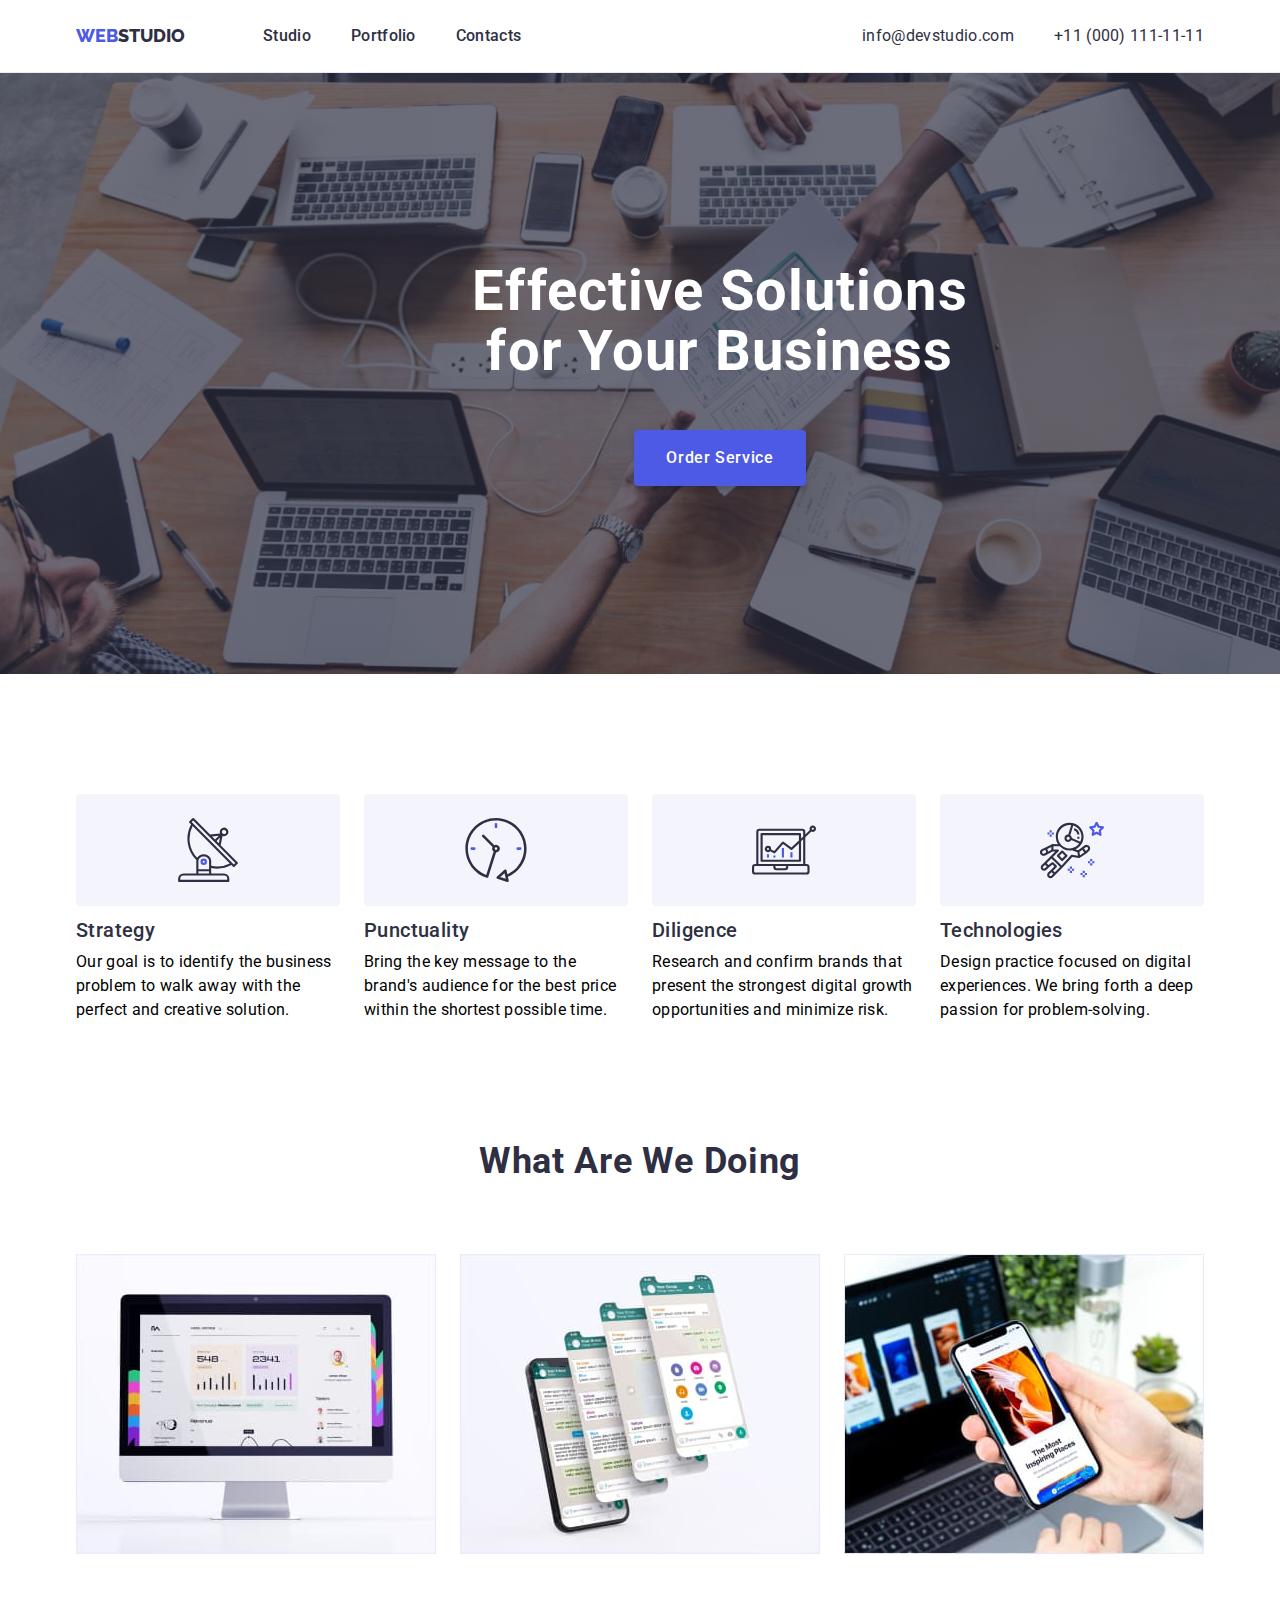
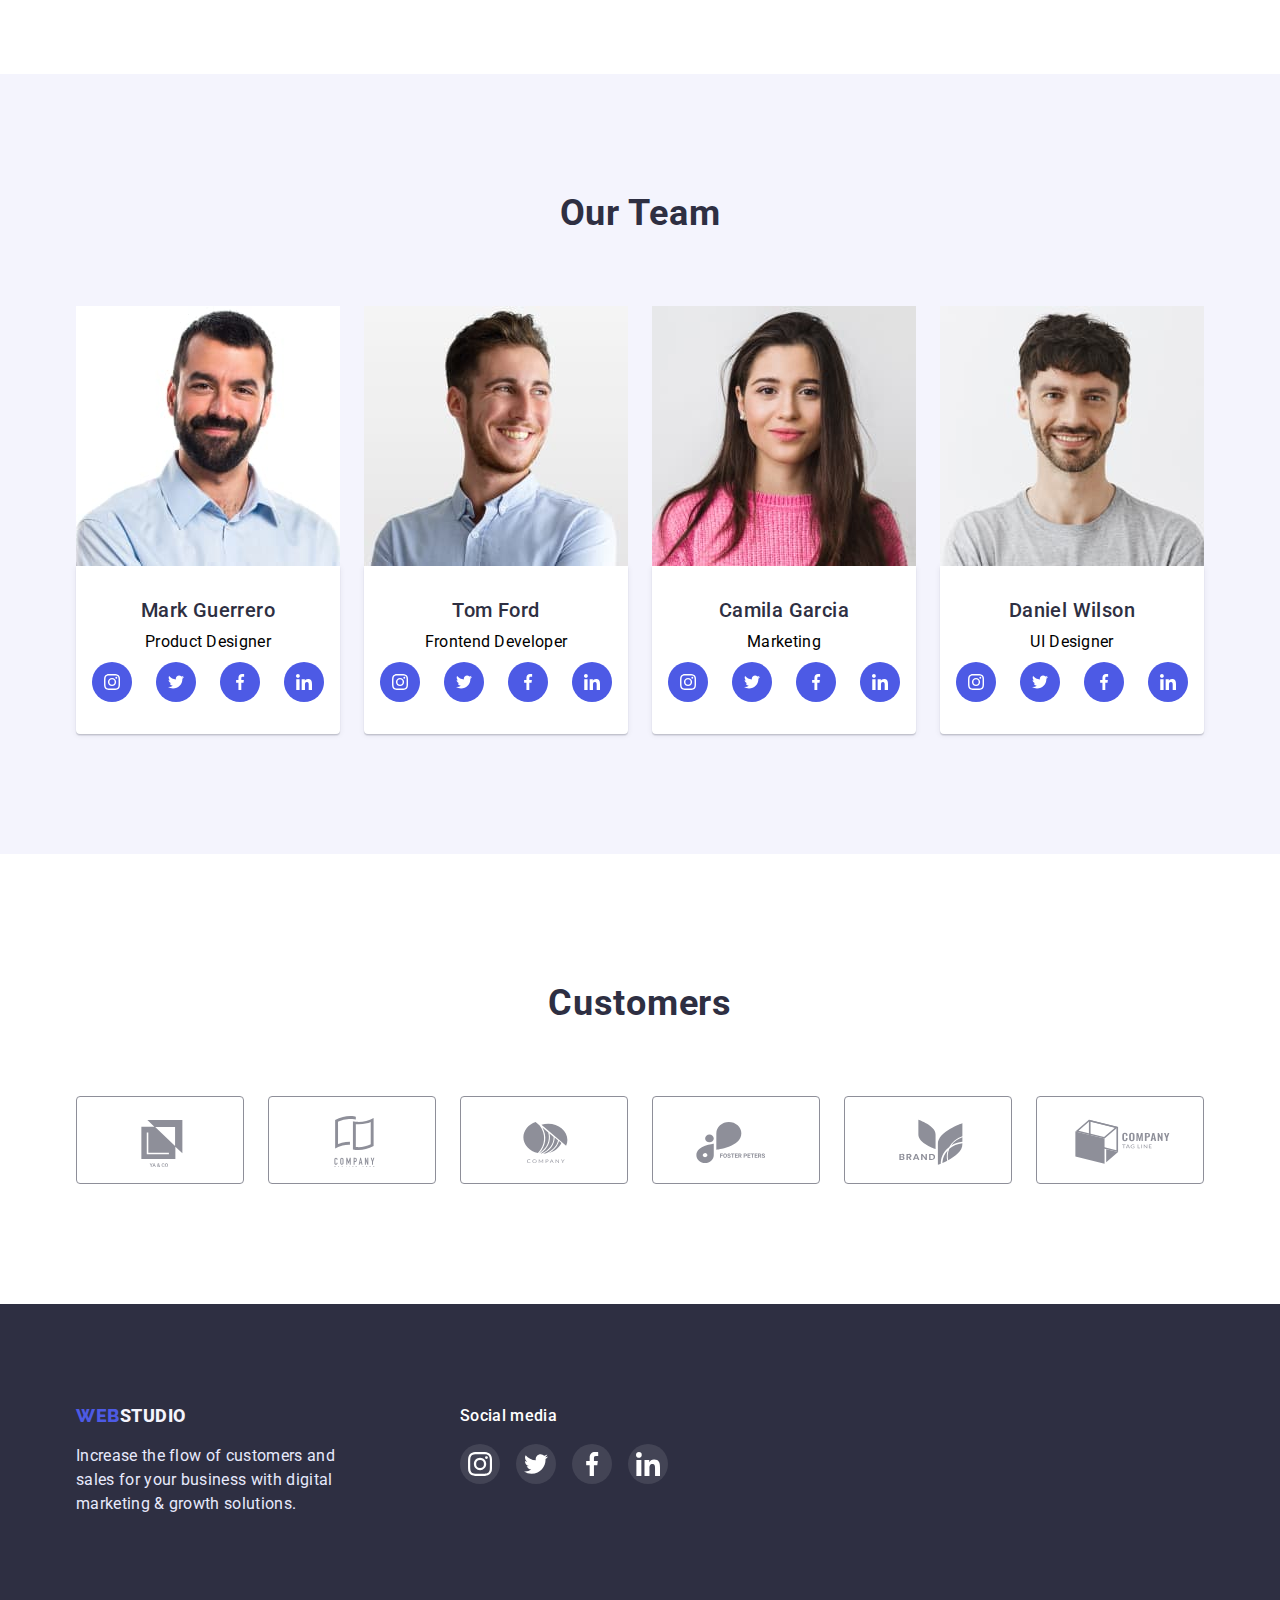
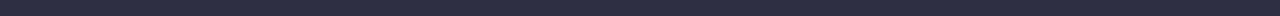
==== index.html @ de121ea5 "створення репозиторію 5" ====
<!DOCTYPE html>
<html lang="en">
  <head>
    <meta charset="UTF-8" />
    <meta http-equiv="X-UA-Compatible" content="IE=edge" />
    <meta name="viewport" content="width=device-width, initial-scale=1.0" />
    <title>goit-markup-hw-05</title>

    <link rel="preconnect" href="https://fonts.googleapis.com" />
    <link rel="preconnect" href="https://fonts.gstatic.com" crossorigin />
    <link
      rel="stylesheet"
      href="https://cdn.jsdelivr.net/npm/modern-normalize@1.1.0/modern-normalize.min.css"
    />
    <link
      href="https://fonts.googleapis.com/css2?family=Raleway:wght@800&family=Roboto:wght@400;500;700;900&display=swap"
      rel="stylesheet"
    />
    <link rel="stylesheet" href="./css/styles.css" />
  </head>
  <body class="body">
    <!-- profile header -->
    <header class="header">
      <div class="container container-header">
        <nav class="header-nav">
          <a href="./index.html" class="logo link"
            ><span class="logo-web">WEB</span>STUDIO</a
          >
          <ul class="site-nav list">
            <li class="site-list">
              <a class="nav-link link" href="#">Studio </a>
            </li>
            <li class="site-list">
              <a class="nav-link link" href="./portfolio.html">Portfolio</a>
            </li>
            <li class="site-list">
              <a class="nav-link link" href="#">Contacts</a>
            </li>
          </ul>
        </nav>
        <address class="styles-adress">
          <ul class="site-contacts list">
            <li class="site-adres">
              <a class="site-contact link" href="mailto:info@devstudio.com"
                >info@devstudio.com</a
              >
            </li>
            <li class="site-adres">
              <a class="site-contact link" href="tel:+110001111111"
                >+11 (000) 111-11-11</a
              >
            </li>
          </ul>
        </address>
      </div>
    </header>
    <!-- section hero  -->
    <main>
      <section class="hero">
        <div class="container">
          <h1 class="hero-title">Effective Solutions for Your Business</h1>
          <button class="hero-btn" type="button">Order Service</button>
        </div>
      </section>
      <!-- main content-section 1 -->
      <section class="section">
        <div class="container">
          <h2 class="section-caption" hidden>features of the company</h2>
          <ul class="sections-list list">
            <li class="section-items">
              <svg class="sections-icon-list" width="64">
                <use href="./images/symbol-defs.svg#icon-antenna"></use>
              </svg>
              <h3 class="section-title">Strategy</h3>
              <p class="section-text">
                Our goal is to identify the business problem to walk away with
                the perfect and creative solution.
              </p>
            </li>
            <li class="section-items">
              <svg class="sections-icon-list" width="64">
                <use href="./images/symbol-defs.svg#icon-clock"></use>
              </svg>
              <h3 class="section-title">Punctuality</h3>
              <p class="section-text">
                Bring the key message to the brand's audience for the best price
                within the shortest possible time.
              </p>
            </li>
            <li class="section-items">
              <svg class="sections-icon-list" width="64">
                <use href="./images/symbol-defs.svg#icon-diagram"></use>
              </svg>
              <h3 class="section-title">Diligence</h3>
              <p class="section-text">
                Research and confirm brands that present the strongest digital
                growth opportunities and minimize risk.
              </p>
            </li>
            <li class="section-items">
              <svg class="sections-icon-list" width="64">
                <use href="./images/symbol-defs.svg#icon-astronaut"></use>
              </svg>
              <h3 class="section-title">Technologies</h3>
              <p class="section-text">
                Design practice focused on digital experiences. We bring forth a
                deep passion for problem-solving.
              </p>
            </li>
          </ul>
        </div>
      </section>
      <!-- section-2 -->
      <section class="section-meta">
        <div class="container">
          <h2 class="meta-caption">What are we doing</h2>
          <ul class="meta-item list">
            <li class="meta-pic">
              <img src="./images/img-1.jpg" alt="monitor" width="360" />
            </li>
            <li class="meta-pic">
              <img src="./images/img-2.jpg" alt="phone" width="360" />
            </li>
            <li class="meta-pic">
              <img
                src="./images/img-3.jpg"
                alt="telephone and computer"
                width="360"
              />
            </li>
          </ul>
        </div>
      </section>
      <!-- section-3 -->
      <section class="section-team">
        <div class="container">
          <h2 class="team-caption">Our Team</h2>
          <ul class="team-item list">
            <li class="team-pic">
              <img src="./images/img.jpg" alt="a male person" width="264" />
              <div class="border-team">
                <h3 class="team-title">Mark Guerrero</h3>
                <p class="team-text">Product Designer</p>
                <ul class="socila-list list">
                  <li class="social-list-icon">
                    <a href="" class="social-list-link">
                      <svg class="social-list-icon" width="16" height="16">
                        <use
                          href="./images/symbol-defs.svg#icon-instagram"
                        ></use>
                      </svg>
                    </a>
                  </li>
                  <li class="social-list-icon">
                    <a href="" class="social-list-link">
                      <svg class="social-list-icon" width="16" height="16">
                        <use href="./images/symbol-defs.svg#icon-twitter"></use>
                      </svg>
                    </a>
                  </li>
                  <li class="social-list-icon">
                    <a href="" class="social-list-link">
                      <svg class="social-list-icon" width="16" height="16">
                        <use
                          href="./images/symbol-defs.svg#icon-facebook"
                        ></use>
                      </svg>
                    </a>
                  </li>
                  <li class="social-list-icon">
                    <a href="" class="social-list-link">
                      <svg class="social-list-icon" width="16" height="16">
                        <use
                          href="./images/symbol-defs.svg#icon-linkedin"
                        ></use>
                      </svg>
                    </a>
                  </li>
                </ul>
              </div>
            </li>
            <li class="team-pic">
              <img src="./images/img(1).jpg" alt="a male person" width="264" />
              <div class="border-team">
                <h3 class="team-title">Tom Ford</h3>
                <p class="team-text">Frontend Developer</p>
                <ul class="socila-list list">
                  <li class="social-list-icon">
                    <a href="" class="social-list-link">
                      <svg class="social-list-icon" width="16" height="16">
                        <use
                          href="./images/symbol-defs.svg#icon-instagram"
                        ></use>
                      </svg>
                    </a>
                  </li>
                  <li class="social-list-icon">
                    <a href="" class="social-list-link">
                      <svg class="social-list-icon" width="16" height="16">
                        <use href="./images/symbol-defs.svg#icon-twitter"></use>
                      </svg>
                    </a>
                  </li>
                  <li class="social-list-icon">
                    <a href="" class="social-list-link">
                      <svg class="social-list-icon" width="16" height="16">
                        <use
                          href="./images/symbol-defs.svg#icon-facebook"
                        ></use>
                      </svg>
                    </a>
                  </li>
                  <li class="social-list-icon">
                    <a href="" class="social-list-link">
                      <svg class="social-list-icon" width="16" height="16">
                        <use
                          href="./images/symbol-defs.svg#icon-linkedin"
                        ></use>
                      </svg>
                    </a>
                  </li>
                </ul>
              </div>
            </li>
            <li>
              <img
                src="./images/img(2).jpg"
                alt="a female person"
                width="264"
              />
              <div class="border-team">
                <h3 class="team-title">Camila Garcia</h3>
                <p class="team-text">Marketing</p>
                <ul class="socila-list list">
                  <li class="social-list-icon">
                    <a href="" class="social-list-link">
                      <svg class="social-list-icon" width="16" height="16">
                        <use
                          href="./images/symbol-defs.svg#icon-instagram"
                        ></use>
                      </svg>
                    </a>
                  </li>
                  <li class="social-list-icon">
                    <a href="" class="social-list-link">
                      <svg class="social-list-icon" width="16" height="16">
                        <use href="./images/symbol-defs.svg#icon-twitter"></use>
                      </svg>
                    </a>
                  </li>
                  <li class="social-list-icon">
                    <a href="" class="social-list-link">
                      <svg class="social-list-icon" width="16" height="16">
                        <use
                          href="./images/symbol-defs.svg#icon-facebook"
                        ></use>
                      </svg>
                    </a>
                  </li>
                  <li class="social-list-icon">
                    <a href="" class="social-list-link">
                      <svg class="social-list-icon" width="16" height="16">
                        <use
                          href="./images/symbol-defs.svg#icon-linkedin"
                        ></use>
                      </svg>
                    </a>
                  </li>
                </ul>
              </div>
            </li>
            <li class="team-pic">
              <img src="./images/img(3).jpg" alt="a male person" width="264" />
              <div class="border-team">
                <h3 class="team-title">Daniel Wilson</h3>
                <p class="team-text">UI Designer</p>
                <ul class="socila-list list">
                  <li class="social-list-icon">
                    <a href="" class="social-list-link">
                      <svg class="social-list-icon" width="16" height="16">
                        <use
                          href="./images/symbol-defs.svg#icon-instagram"
                        ></use>
                      </svg>
                    </a>
                  </li>
                  <li class="social-list-icon">
                    <a href="" class="social-list-link">
                      <svg class="social-list-icon" width="16" height="16">
                        <use href="./images/symbol-defs.svg#icon-twitter"></use>
                      </svg>
                    </a>
                  </li>
                  <li class="social-list-icon">
                    <a href="" class="social-list-link">
                      <svg class="social-list-icon" width="16" height="16">
                        <use
                          href="./images/symbol-defs.svg#icon-facebook"
                        ></use>
                      </svg>
                    </a>
                  </li>
                  <li class="social-list-icon">
                    <a href="" class="social-list-link">
                      <svg class="social-list-icon" width="16" height="16">
                        <use
                          href="./images/symbol-defs.svg#icon-linkedin"
                        ></use>
                      </svg>
                    </a>
                  </li>
                </ul>
              </div>
            </li>
          </ul>
        </div>
      </section>
      <!-- section-4 -->
      <section class="customers">
        <div class="container">
          <h2 class="customers-title">Customers</h2>
          <ul class="customers-list list">
            <li class="customers-list-icon">
              <a href="" class="customers-link">
                <svg class="customers-icon">
                  <use
                    href="./images/symbol-defs.svg#icon-Logo"
                    width="104"
                    height="56"
                  ></use>
                </svg>
              </a>
            </li>
            <li class="customers-list-icon">
              <a href="" class="customers-link">
                <svg class="customers-icon">
                  <use
                    href="./images/symbol-defs.svg#icon-Logo-company"
                    width="104"
                    height="56"
                  ></use>
                </svg>
              </a>
            </li>
            <li class="customers-list-icon">
              <a href="" class="customers-link">
                <svg class="customers-icon">
                  <use
                    href="./images/symbol-defs.svg#icon-Logo-company-two"
                    width="104"
                    height="56"
                  ></use>
                </svg>
              </a>
            </li>
            <li class="customers-list-icon">
              <a href="" class="customers-link">
                <svg class="customers-icon">
                  <use
                    href="./images/symbol-defs.svg#icon-Logo-foster"
                    width="104"
                    height="56"
                  ></use>
                </svg>
              </a>
            </li>
            <li class="customers-list-icon">
              <a href="" class="customers-link">
                <svg class="customers-icon">
                  <use
                    href="./images/symbol-defs.svg#icon-Logo-brand"
                    width="104"
                    height="56"
                  ></use>
                </svg>
              </a>
            </li>
            <li class="customers-list-icon">
              <a href="" class="customers-link">
                <svg class="customers-icon">
                  <use
                    href="./images/symbol-defs.svg#icon-Logo-tag-line"
                    width="104"
                    height="56"
                  ></use>
                </svg>
              </a>
            </li>
          </ul>
        </div>
      </section>
      <!-- /section-4 -->
    </main>
    <!-- footer section -->
    <footer class="footer">
      <div class="container footer-positions">
        <div class="footer-blok">
          <a href="./index.html" class="logofoter link">
            <span class="logo-web">WEB</span>STUDIO</a
          >
          <p class="footer-text">
            Increase the flow of customers and sales for your business with
            digital marketing & growth solutions.
          </p>
        </div>
        <div class="footer-social">
          <h3 class="footer-social-title">Social media</h3>
          <ul class="footer-social-list list">
            <li class="footer-social-list-icon">
              <a href="#" class="footer-social-list-link">
                <svg class="footer-social-list-icon" width="24" height="24">
                  <use href="./images/symbol-defs.svg#icon-instagram"></use>
                </svg>
              </a>
            </li>
            <li class="footer-social-list-icon">
              <a href="#" class="footer-social-list-link">
                <svg class="footer-social-list-icon" width="24" height="24">
                  <use href="./images/symbol-defs.svg#icon-twitter"></use>
                </svg>
              </a>
            </li>
            <li class="footer-social-list-icon">
              <a href="#" class="footer-social-list-link">
                <svg class="footer-social-list-icon" width="24" height="24">
                  <use href="./images/symbol-defs.svg#icon-facebook"></use>
                </svg>
              </a>
            </li>
            <li class="footer-social-list-icon">
              <a href="#" class="footer-social-list-link">
                <svg class="footer-social-list-icon" width="24" height="24">
                  <use href="./images/symbol-defs.svg#icon-linkedin"></use>
                </svg>
              </a>
            </li>
          </ul>
        </div>
      </div>
    </footer>
  </body>
</html>
---- css/styles.css ----
:root {
  --primery-text-color: #434455;
  --title-text-color: #2e2f42;
  --accent-color: #4d5ae5;
  --hero-text-color: #ffffff;
  --background-fone: #f4f4fd;
  --text-dark-background: #e7e9fc;
  --portfolio-btn-color: #404bbf;
  --studio-btn-hover: #404bbf;
}
/* ----------------styles-reset */
h1,
h2,
h3,
h4,
h5,
h6 {
  margin: 0;
  padding: 0;
}
ul,
ol {
  margin: 0;
  padding: 0;
}
img {
  display: block;
  max-width: 100%;
  height: auto;
}
.list {
  list-style: none;
}
.link {
  text-decoration: none;
}
/* ----------------/styles-reset */

/* 1 level of text--  #434455; */
/* 2 level of text--  #2E2F42;  */
/* color for white text-- #FFFFFF; */
/* accent color-- #4D5AE5 */
/* background level-1: #FFFFFF; */
/* background level-2: #F4F4FD; */

body {
  font-family: "Roboto", sans-serif;

  background-color: #ffffff;
}
.container {
  width: 1158px;
  margin-left: auto;
  margin-right: auto;
  padding-left: 15px;
  padding-right: 15px;
}
/* ----------------(header)style logo  */
.header {
  padding-top: 24px;
  padding-bottom: 24px;
  border-bottom: 1px solid #e7e9fc;
}
.container-header {
  display: flex;
  align-items: center;
}
.header-nav {
  display: flex;
  align-items: center;
}

.logo {
  color: var(--title-text-color);
  font-family: "Raleway";

  font-weight: 800;
  font-size: 18px;
  line-height: 1.33;
  margin-right: 78px;
}
.logo-web {
  color: var(--accent-color);
  font-family: "Raleway";

  font-weight: 800;
  font-size: 18px;
  line-height: 1.33;
}
/*----------------  /style logo */
/*----------------  nav-style */
.nav-link:hover,
.nav-link:focus {
  color: var(--accent-color);
}
.nav-link {
  color: var(--title-text-color);

  font-weight: 500;
  font-size: 16px;
  line-height: 1.5;
  letter-spacing: 0.02em;
}
.site-contact:hover,
.site-contact:focus {
  color: var(--accent-color);
}
.site-contact {
  color: var(--title-text-color);

  font-weight: 400;
  font-size: 16px;
  line-height: 1.5;
  letter-spacing: 0.02em;
  font-style: normal;
}
.site-adres {
  margin-left: 40px;
}
.site-contacts {
  display: flex;
  align-items: center;
}
.styles-adress {
  margin-left: auto;
}
.site-nav {
  display: flex;
  align-items: center;
}
.site-list:not(:last-child) {
  margin-right: 40px;
}
/*---------------- /nav-style */

/* ---------------- hero section */
.hero {
  background-color: var(--title-text-color);
  padding-top: 188px;
  padding-bottom: 188px;

  background-image: linear-gradient(
      rgba(46, 47, 66, 0.7),
      rgba(46, 47, 66, 0.7)
    ),
    url(../images/people-office-bg.jpg);
  background-size: cover;
  width: 1440px;
  margin-right: auto;
  margin-left: auto;
}
.visually-hidden {
  position: absolute;
  height: 1px;
  margin: -1px;
  border: 0;
  padding: 0;
  white-space: nowrap;
  clip-path: inset(100%);
  clip: rect(0 0 0 0);
  overflow: hidden;
  width: 1px;
}
.hero-title {
  width: 496px;

  margin-right: auto;
  margin-left: auto;

  color: var(--hero-text-color);

  font-weight: 700;
  font-size: 56px;
  line-height: 1.08;
  text-align: center;
  letter-spacing: 0.02em;
  margin-bottom: 48px;
}
.hero-btn:hover,
.hero-btn:focus {
  background-color: var(--studio-btn-hover);
  color: var(--hero-text-color);
}
.hero-btn {
  background-color: var(--accent-color);
  color: var(--hero-text-color);
  box-shadow: 0px 4px 4px rgba(0, 0, 0, 0.15);

  margin-left: auto;
  margin-right: auto;
  flex-direction: row;
  align-items: flex-start;
  padding: 16px 32px;

  border-radius: 4px;

  font-weight: 500;
  font-size: 16px;
  line-height: 1.5;
  display: block;
  align-items: center;
  letter-spacing: 0.04em;
  cursor: pointer;
  border: none;
}
/* ---------------- /hero section */
/* ---------------- section style */
.section {
}
.section-caption {
}
.sections-list {
  display: flex;

  gap: 24px;

  padding-top: 120px;
  padding-bottom: 120px;
  margin: 0;
}

.section-items {
  width: calc((100% - 72px) / 4);
}
.section-title {
  color: var(--title-text-color);
  font-weight: 500;
  font-size: 20px;
  line-height: 1.2;
  letter-spacing: 0.02em;
  margin-bottom: 8px;
  margin-top: 8px;
}
.section-text {
  font-size: 16px;
  line-height: 1.5;
  letter-spacing: 0.02em;
  min-width: 264px;
  margin: 0;
}
.sections-icon-list {
  width: 264px;
  height: 112px;
  border-radius: 4px;
  background-color: var(--background-fone);
  padding: 24px 100px;
}
.sections-icon {
  padding: 24px 100px;
}

/*----------------  /section style */
/* ---------------- section-2 style */
.section-meta {
}
.meta-caption {
  color: var(--title-text-color);
  font-weight: 700;
  font-size: 36px;
  line-height: 1.11;
  text-align: center;
  letter-spacing: 0.02em;
  text-transform: capitalize;
  margin-bottom: 72px;
}
.meta-item {
  display: flex;
  flex-wrap: wrap;
  gap: 24px;
  padding-bottom: 120px;
}
.list {
}
.meta-pic {
  flex-basis: calc((100% - 48px) / 3);
}
/* ---------------- /section-2 style */
/* ---------------- section-3 style */
.section-team {
  background-color: var(--background-fone);
}
.team-caption {
  color: var(--title-text-color);
  font-weight: 700;
  font-size: 36px;
  line-height: 1.11;
  text-align: center;
  letter-spacing: 0.02em;
  text-transform: capitalize;
  padding-top: 120px;
  margin-bottom: 72px;
}
.team-item {
  display: flex;
  flex-wrap: wrap;
  gap: 24px;
  padding-bottom: 120px;
}
.list {
}
.team-pic {
  flex-basis: calc((100% - 72px) / 4);
}
.team-title {
  color: var(--title-text-color);
  font-weight: 500;
  font-size: 20px;
  line-height: 1.2;
  text-align: center;
  letter-spacing: 0.02em;

  margin-bottom: 8px;
}
.team-text {
  font-size: 16px;
  line-height: 1.5;
  text-align: center;
  letter-spacing: 0.02em;

  margin: auto;
}
.border-team {
  background-color: var(--hero-text-color);
  box-shadow: 0px 1px 6px rgba(46, 47, 66, 0.08),
    0px 1px 1px rgba(46, 47, 66, 0.16), 0px 2px 1px rgba(46, 47, 66, 0.08);
  border-radius: 0px 0px 4px 4px;
  padding: 32px 0;
}
.socila-list {
  display: flex;
  justify-content: center;
  gap: 24px;
  margin-top: 8px;
}
.social-list-link {
  display: flex;
  width: 40px;
  height: 40px;
  justify-content: center;
  align-items: center;
  background-color: var(--accent-color);
  border-radius: 50px;
}
.social-list-link:hover,
.social-list-link:focus {
  background-color: var(--portfolio-btn-color);
}
.social-list-icon {
  fill: var(--hero-text-color);
}
/* ---------------- /section-3 style */
/* ---------------- section-4 style */

.customers-link {
  display: flex;
  width: 168px;
  height: 88px;
  border: 1px solid #8e8f99;
  border-radius: 4px;
  padding: 16px 32px;
  color: #8e8f99;
}
.customers-link:hover,
.customers-link:focus {
  color: var(--portfolio-btn-color);
  border: 1px solid var(--portfolio-btn-color);
}
.customers-icon {
  fill: currentColor;
}
.customers-title {
  font-family: "Roboto";
  font-style: normal;
  font-weight: 700;
  font-size: 36px;
  line-height: 1.11;

  text-align: center;
  letter-spacing: 0.02em;
  text-transform: capitalize;

  color: var(--title-text-color);

  margin-bottom: 72px;
}
.customers-list {
  display: flex;
  flex-direction: row;
  align-items: flex-start;
  padding: 0px;
  gap: 24px;
}
.customers {
  padding-top: 130px;
  padding-bottom: 120px;
}

/* .customers-icon:hover,
.customers-icon:focus,
.customers-link:hover,
.customers-link:focus {
  fill: var(--portfolio-btn-color);
  border: 1px solid var(--portfolio-btn-color);
} */
/* ---------------- /section-4 style */
/* ---------------- footer section  */
.footer {
  background-color: var(--title-text-color);
  padding-top: 100px;
  padding-bottom: 100px;
}
.logofoter {
  color: var(--background-fone);
  font-weight: 800;
  font-size: 18px;
  line-height: 1.16;
  display: flex;
  align-items: center;
  letter-spacing: 0.03em;
  text-transform: uppercase;

  margin-bottom: 16px;
}
.footer-text {
  color: var(--text-dark-background);

  font-size: 16px;
  line-height: 1.5;
  letter-spacing: 0.02em;

  margin: 0;
}
.footer-blok {
  width: 264px;
}
.footer-social {
  display: inline-block;
  width: 208px;
  margin-left: 120px;
}
.footer-positions {
  display: flex;
}
.footer-social-title {
  font-family: "Roboto";
  font-style: normal;
  font-weight: 500;
  font-size: 16px;
  line-height: 1.5;
  letter-spacing: 0.02em;
  color: var(--hero-text-color);

  margin-bottom: 16px;
}
.footer-social-list {
  display: flex;
  gap: 16px;
}
.footer-social-list-link {
  background-color: rgba(255, 255, 255, 0.1);
  display: flex;
  width: 40px;
  height: 40px;
  justify-content: center;
  align-items: center;
  border-radius: 50px;
}
.footer-social-list-link:hover,
.footer-social-list-link:focus {
  background-color: #31d0aa;
}
.footer-social-list-icon {
  fill: var(--hero-text-color);
}

/* ---------------- /footer section  */
/* ---------------- PORTFOLIO menu-section */

.button-all:hover,
.button-all:focus {
  background-color: var(--portfolio-btn-color);
  box-shadow: 0px 3px 1px rgba(0, 0, 0, 0.1), 0px 2px 1px rgba(0, 0, 0, 0.08),
    0px 2px 2px rgba(0, 0, 0, 0.12);
  color: var(--hero-text-color);
}
/* .button-all {
  background-color: var(--background-fone);
  color: var(--accent-color);
  border: 1px solid #e7e9fc;
  border-radius: 4px;
  font-weight: 500;
  font-size: 16px;
  line-height: 1.5;

  display: flex;
  align-items: center;
  text-align: center;
  letter-spacing: 0.04em;
  cursor: pointer;
} */
.btn:hover,
.btn:focus {
  background-color: var(--portfolio-btn-color);
  box-shadow: 0px 3px 1px rgba(0, 0, 0, 0.1), 0px 2px 1px rgba(0, 0, 0, 0.08),
    0px 2px 2px rgba(0, 0, 0, 0.12);
  color: var(--hero-text-color);
}
.btn {
  background-color: var(--background-fone);
  border: 1px solid #e7e9fc;
  border-radius: 4px;
  color: var(--accent-color);
  font-weight: 500;
  font-size: 16px;
  line-height: 1.5;
  border: 1px solid #e7e9fc;
  border-radius: 4px;
  letter-spacing: 0.04em;
  cursor: pointer;
  box-shadow: 0px 3px 1px rgba(0, 0, 0, 0.1), 0px 2px 1px rgba(0, 0, 0, 0.08),
    0px 2px 2px rgba(0, 0, 0, 0.12);
  padding: 12px 24px;
}

/* ---------------- /PORTFOLIO menu-section */
/* ----------------Section portfolio page */
.portfolio-title {
  color: var(--title-text-color);
  font-weight: 500;
  font-size: 20px;
  line-height: 1.2;

  letter-spacing: 0.02em;

  margin-bottom: 8px;
}
.portfolio-text {
  font-weight: 400;
  color: var(--primery-text-color);
  font-size: 16px;
  line-height: 1.5;
  letter-spacing: 0.02em;

  margin: 0;
}
.list-button {
  padding-top: 96px;
  margin-bottom: 72px;
  display: flex;
  flex-wrap: wrap;
  gap: 24px;
  justify-content: center;
}
.page-list {
  display: flex;
  flex-wrap: wrap;
  /* gap: 24px; */
  padding-bottom: 120px;
  row-gap: 48px;
  column-gap: 24px;
}
/* .gallery-page:nth-child(n + 7) {
  padding-bottom: 0;
} */
.border-gallery {
  border: 1px solid #e7e9fc;
  border-top: none;
  padding-left: 16px;
  padding-bottom: 32px;

  padding-top: 32px;
}
.gallery-page {
  flex-basis: calc((100% - 48px) / 3);
}
.gallery-hover {
  display: block;
  text-decoration: none;
}
.gallery-hover:hover,
.gallery-hover:focus {
  box-shadow: 0px 1px 6px rgba(46, 47, 66, 0.08),
    0px 1px 1px rgba(46, 47, 66, 0.16), 0px 2px 1px rgba(46, 47, 66, 0.08);
}

/* ----------------/Section portfolio page  */
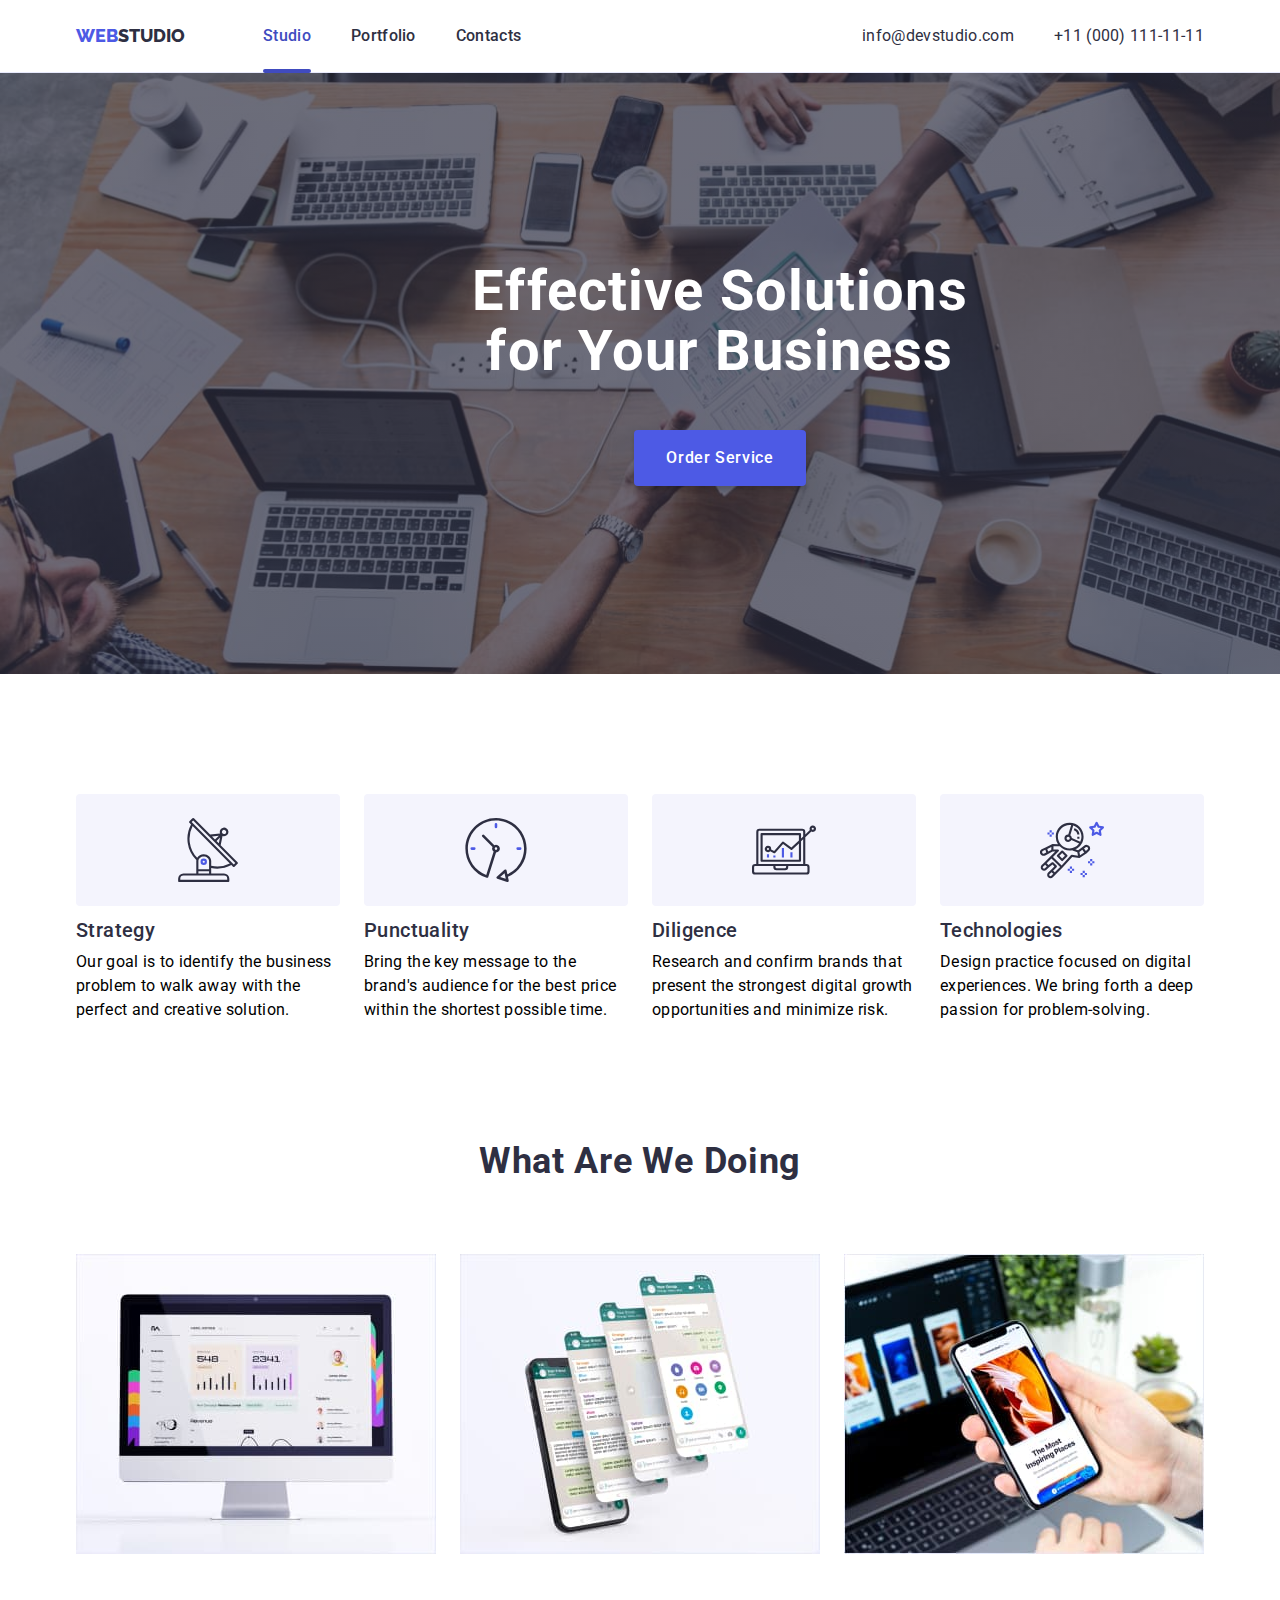
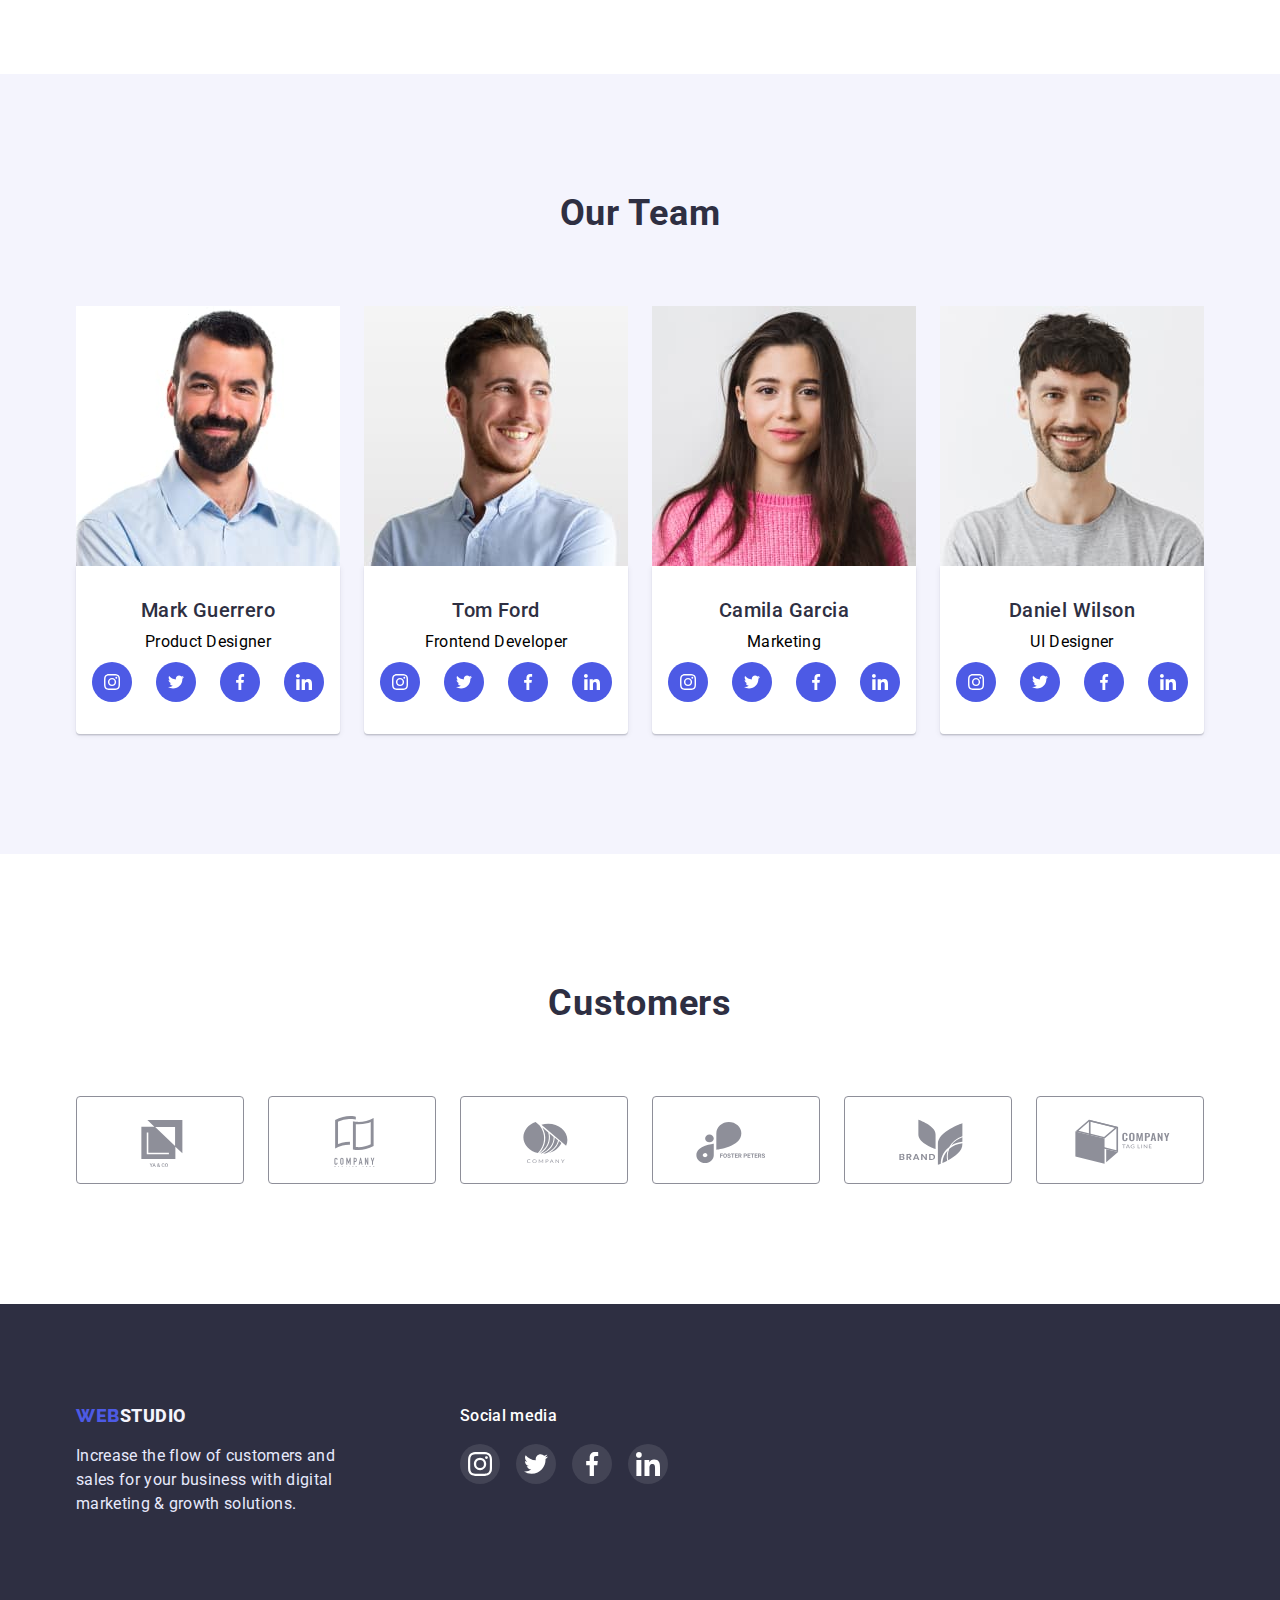
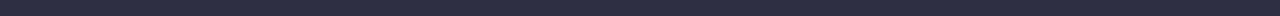
==== commit 027dbbe5: "активна сторінка" ====
--- a/index.html
+++ b/index.html
@@ -28,7 +28,7 @@
           >
           <ul class="site-nav list">
             <li class="site-list">
-              <a class="nav-link link" href="#">Studio </a>
+              <a class="nav-link link nav-focus active" href="#">Studio </a>
             </li>
             <li class="site-list">
               <a class="nav-link link" href="./portfolio.html">Portfolio</a>
@@ -56,10 +56,21 @@
     </header>
     <!-- section hero  -->
     <main>
+      <div class="bakdrop is-hidden" data-modal>
+        <div class="modal">
+          <button data-modal-close type="button" class="button-modal">
+            <svg class="svg-modal" width="8px" height="8px">
+              <use href="./images/symbol-modal.svg#icon-modal"></use>
+            </svg>
+          </button>
+        </div>
+      </div>
       <section class="hero">
         <div class="container">
           <h1 class="hero-title">Effective Solutions for Your Business</h1>
-          <button class="hero-btn" type="button">Order Service</button>
+          <button data-modal-open class="hero-btn" type="button">
+            Order Service
+          </button>
         </div>
       </section>
       <!-- main content-section 1 -->
@@ -438,5 +449,6 @@
         </div>
       </div>
     </footer>
+    <script src="./js/modal.js"></script>
   </body>
 </html>
--- a/css/styles.css
+++ b/css/styles.css
@@ -100,6 +100,8 @@
   font-size: 16px;
   line-height: 1.5;
   letter-spacing: 0.02em;
+
+  position: relative;
 }
 .site-contact:hover,
 .site-contact:focus {
@@ -130,6 +132,20 @@
 }
 .site-list:not(:last-child) {
   margin-right: 40px;
+  position: relative;
+}
+.nav-link.active {
+  color: var(--portfolio-btn-color);
+}
+.nav-link.active::after {
+  content: "";
+  position: absolute;
+  background-color: var(--portfolio-btn-color);
+  width: 100%;
+  height: 4px;
+  left: 0;
+  top: 43px;
+  border-radius: 2px;
 }
 /*---------------- /nav-style */
 
@@ -203,6 +219,57 @@
   cursor: pointer;
   border: none;
 }
+.bakdrop {
+  position: fixed;
+  top: 0;
+  left: 0;
+  width: 100%;
+  height: 100%;
+  background-color: rgba(46, 47, 66, 0.4);
+}
+.bakdrop.is-hidden {
+  opacity: 0;
+  pointer-events: none;
+}
+.modal {
+  position: absolute;
+  top: 50%;
+  left: 50%;
+  transform: translate(-50%, -50%);
+  min-width: 408px;
+  min-height: 576px;
+  background-color: #fcfcfc;
+
+  box-shadow: 0px 1px 1px rgba(0, 0, 0, 0.14), 0px 1px 3px rgba(0, 0, 0, 0.12),
+    0px 2px 1px rgba(0, 0, 0, 0.2);
+  border-radius: 4px;
+}
+.button-modal {
+  min-width: 24px;
+  height: 24px;
+
+  border: 1px solid rgba(0, 0, 0, 0.1);
+  background-color: var(--text-dark-background);
+  border-radius: 50%;
+  position: absolute;
+  right: 24px;
+  top: 24px;
+  cursor: pointer;
+}
+.svg-modal {
+  display: block;
+  justify-content: center;
+  margin: auto;
+  fill: var(--title-text-color);
+}
+.button-modal:hover,
+.button-modal:focus,
+.svg-modal:hover,
+.svg-modal:focus {
+  background-color: var(--portfolio-btn-color);
+  fill: var(--hero-text-color);
+}
+
 /* ---------------- /hero section */
 /* ---------------- section style */
 .section {
@@ -504,6 +571,7 @@
   box-shadow: 0px 3px 1px rgba(0, 0, 0, 0.1), 0px 2px 1px rgba(0, 0, 0, 0.08),
     0px 2px 2px rgba(0, 0, 0, 0.12);
   color: var(--hero-text-color);
+  transition: background-color 250ms cubic-bezier(0.4, 0, 0.2, 1);
 }
 .btn {
   background-color: var(--background-fone);
@@ -583,4 +651,34 @@
     0px 1px 1px rgba(46, 47, 66, 0.16), 0px 2px 1px rgba(46, 47, 66, 0.08);
 }
 
+.overlays-card {
+  position: relative;
+  overflow: hidden;
+}
+.overlays {
+  font-family: "Roboto";
+  font-style: normal;
+  font-weight: 400;
+  font-size: 16px;
+  line-height: 1.5;
+  letter-spacing: 0.02em;
+
+  top: 0;
+  position: absolute;
+  background-color: var(--accent-color);
+  color: var(--background-fone);
+  margin: 0;
+  height: 100%;
+  width: 100%;
+  padding: 40px 32px;
+  overflow: auto;
+
+  transform: translate(0, 100%);
+  transition: transform 250ms linear;
+}
+.gallery-hover:hover .overlays,
+.gallery-hover:focus .overlays {
+  transform: translate(0, 0);
+}
+/* div.overlays-card>p.overlays */
 /* ----------------/Section portfolio page  */
